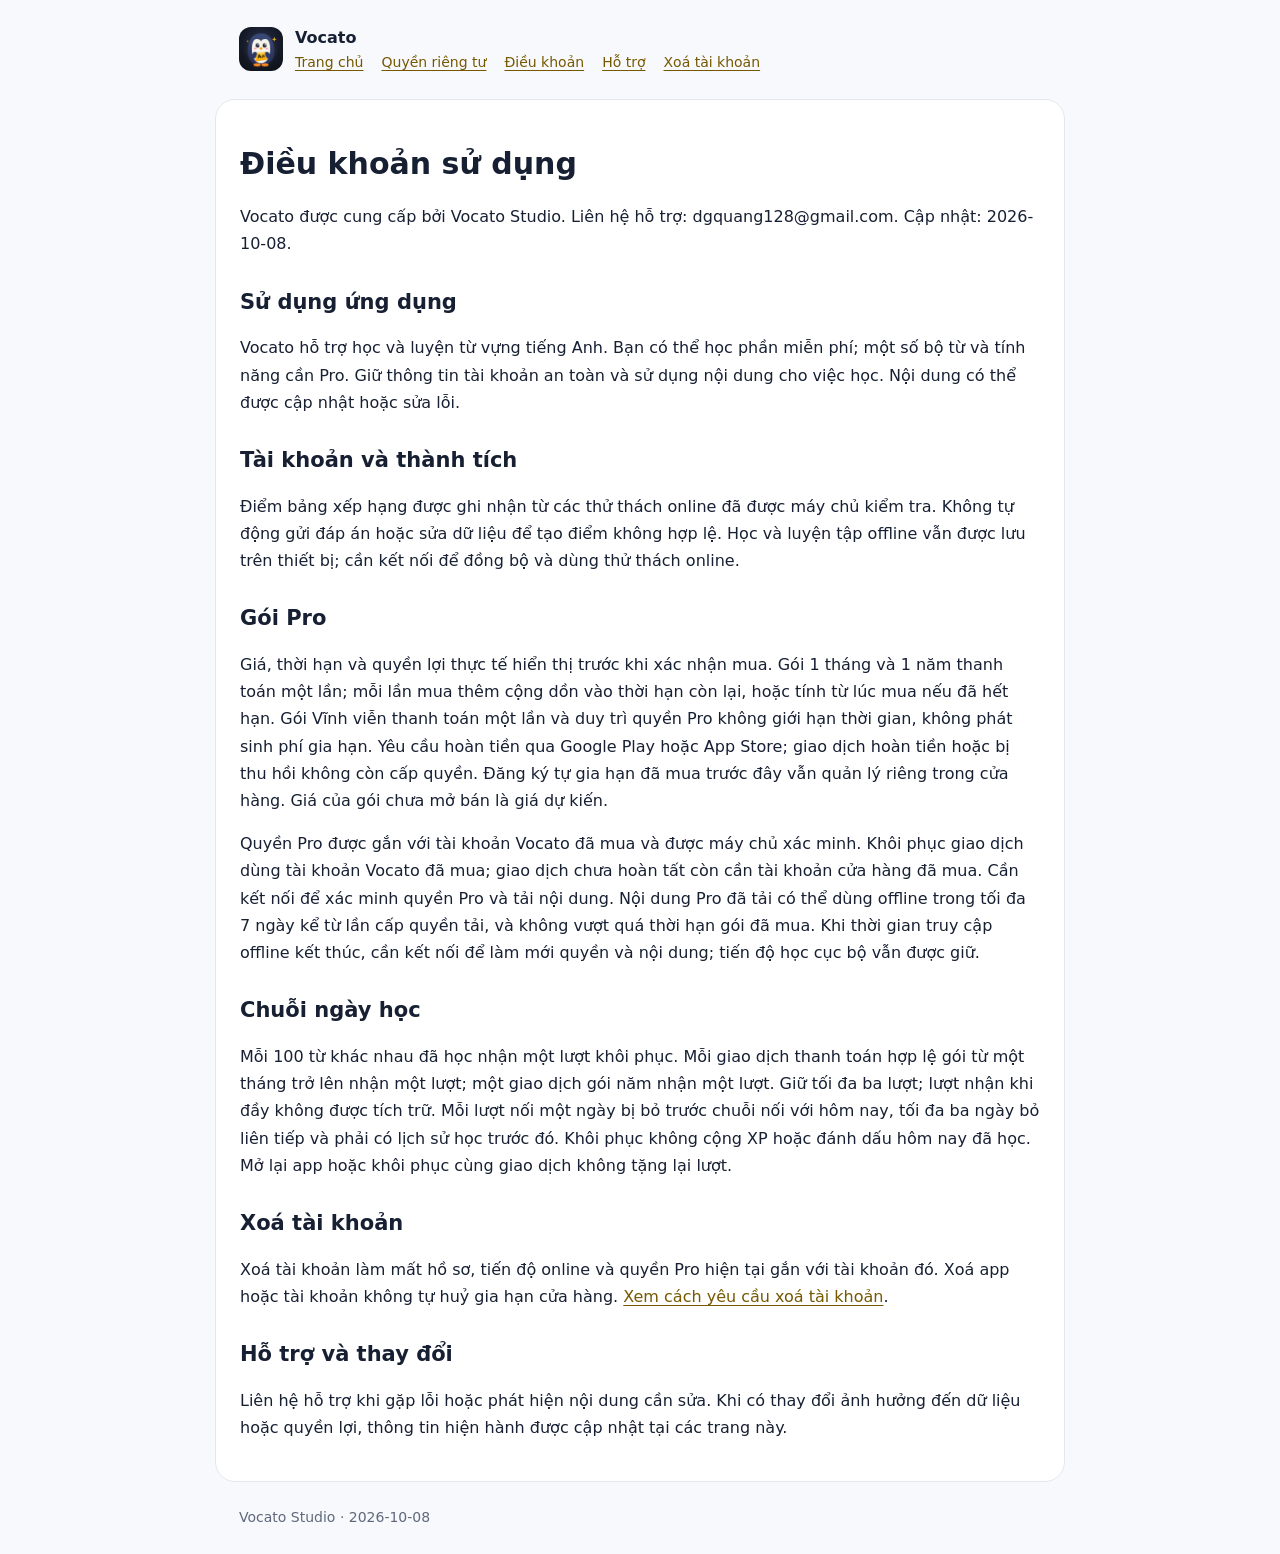
==== terms.html @ f0af03f0 "Publish Vocato support, privacy and account deletion pages" ====
<!doctype html><html lang="vi"><head><meta charset="utf-8"><meta name="viewport" content="width=device-width,initial-scale=1"><title>Điều khoản sử dụng — Vocato</title><link rel="stylesheet" href="style.css"><link rel="icon" href="icon.png"></head><body><header><img src="icon.png" alt=""><div><strong>Vocato</strong><nav><a href="index.html">Trang chủ</a><a href="privacy.html">Quyền riêng tư</a><a href="terms.html">Điều khoản</a><a href="support.html">Hỗ trợ</a><a href="delete-account.html">Xoá tài khoản</a></nav></div></header><main><h1>Điều khoản sử dụng</h1><p>Vocato được cung cấp bởi Vocato Studio. Liên hệ hỗ trợ: dgquang128@gmail.com. Cập nhật: 2026-10-08.</p><section><h2>Sử dụng ứng dụng</h2><p>Vocato hỗ trợ học và luyện từ vựng tiếng Anh. Bạn có thể học phần miễn phí; một số bộ từ và tính năng cần Pro. Giữ thông tin tài khoản an toàn và sử dụng nội dung cho việc học. Nội dung có thể được cập nhật hoặc sửa lỗi.</p></section><section><h2>Tài khoản và thành tích</h2><p>Điểm bảng xếp hạng được ghi nhận từ các thử thách online đã được máy chủ kiểm tra. Không tự động gửi đáp án hoặc sửa dữ liệu để tạo điểm không hợp lệ. Học và luyện tập offline vẫn được lưu trên thiết bị; cần kết nối để đồng bộ và dùng thử thách online.</p></section><section><h2>Gói Pro</h2><p>Giá, thời hạn và quyền lợi thực tế hiển thị trước khi xác nhận mua. Gói 1 tháng và 1 năm thanh toán một lần; mỗi lần mua thêm cộng dồn vào thời hạn còn lại, hoặc tính từ lúc mua nếu đã hết hạn. Gói Vĩnh viễn thanh toán một lần và duy trì quyền Pro không giới hạn thời gian, không phát sinh phí gia hạn. Yêu cầu hoàn tiền qua Google Play hoặc App Store; giao dịch hoàn tiền hoặc bị thu hồi không còn cấp quyền. Đăng ký tự gia hạn đã mua trước đây vẫn quản lý riêng trong cửa hàng. Giá của gói chưa mở bán là giá dự kiến.</p><p>Quyền Pro được gắn với tài khoản Vocato đã mua và được máy chủ xác minh. Khôi phục giao dịch dùng tài khoản Vocato đã mua; giao dịch chưa hoàn tất còn cần tài khoản cửa hàng đã mua. Cần kết nối để xác minh quyền Pro và tải nội dung. Nội dung Pro đã tải có thể dùng offline trong tối đa 7 ngày kể từ lần cấp quyền tải, và không vượt quá thời hạn gói đã mua. Khi thời gian truy cập offline kết thúc, cần kết nối để làm mới quyền và nội dung; tiến độ học cục bộ vẫn được giữ.</p></section><section><h2>Chuỗi ngày học</h2><p>Mỗi 100 từ khác nhau đã học nhận một lượt khôi phục. Mỗi giao dịch thanh toán hợp lệ gói từ một tháng trở lên nhận một lượt; một giao dịch gói năm nhận một lượt. Giữ tối đa ba lượt; lượt nhận khi đầy không được tích trữ. Mỗi lượt nối một ngày bị bỏ trước chuỗi nối với hôm nay, tối đa ba ngày bỏ liên tiếp và phải có lịch sử học trước đó. Khôi phục không cộng XP hoặc đánh dấu hôm nay đã học. Mở lại app hoặc khôi phục cùng giao dịch không tặng lại lượt.</p></section><section><h2>Xoá tài khoản</h2><p>Xoá tài khoản làm mất hồ sơ, tiến độ online và quyền Pro hiện tại gắn với tài khoản đó. Xoá app hoặc tài khoản không tự huỷ gia hạn cửa hàng. <a href="delete-account.html">Xem cách yêu cầu xoá tài khoản</a>.</p></section><section><h2>Hỗ trợ và thay đổi</h2><p>Liên hệ hỗ trợ khi gặp lỗi hoặc phát hiện nội dung cần sửa. Khi có thay đổi ảnh hưởng đến dữ liệu hoặc quyền lợi, thông tin hiện hành được cập nhật tại các trang này.</p></section></main><footer>Vocato Studio · 2026-10-08</footer></body></html>
---- style.css ----
*{box-sizing:border-box}body{margin:0;background:#f8f9fc;color:#172033;font:16px/1.7 system-ui,sans-serif}header,main,footer{max-width:850px;margin:auto;padding:24px}header{display:flex;gap:12px;align-items:center}header img{width:44px;height:44px;border-radius:12px}nav{display:flex;flex-wrap:wrap;gap:8px 18px;font-size:14px}main{background:white;border:1px solid #e3e7ef;border-radius:20px}h1{line-height:1.3;font-size:30px}h2{font-size:21px;line-height:1.4;margin-top:30px}a{color:#755800;text-underline-offset:3px}li{margin:8px 0}.button{display:inline-block;background:#ffd033;color:#172033;border-radius:12px;padding:12px 18px;text-decoration:none;font-weight:700}.draft,.pending{padding:12px;background:#fff1d0;border-radius:12px}footer{font-size:14px;color:#5f697b}p,li{overflow-wrap:anywhere}@media(max-width:600px){header,main,footer{padding:18px}main{margin:0 10px}h1{font-size:25px}}
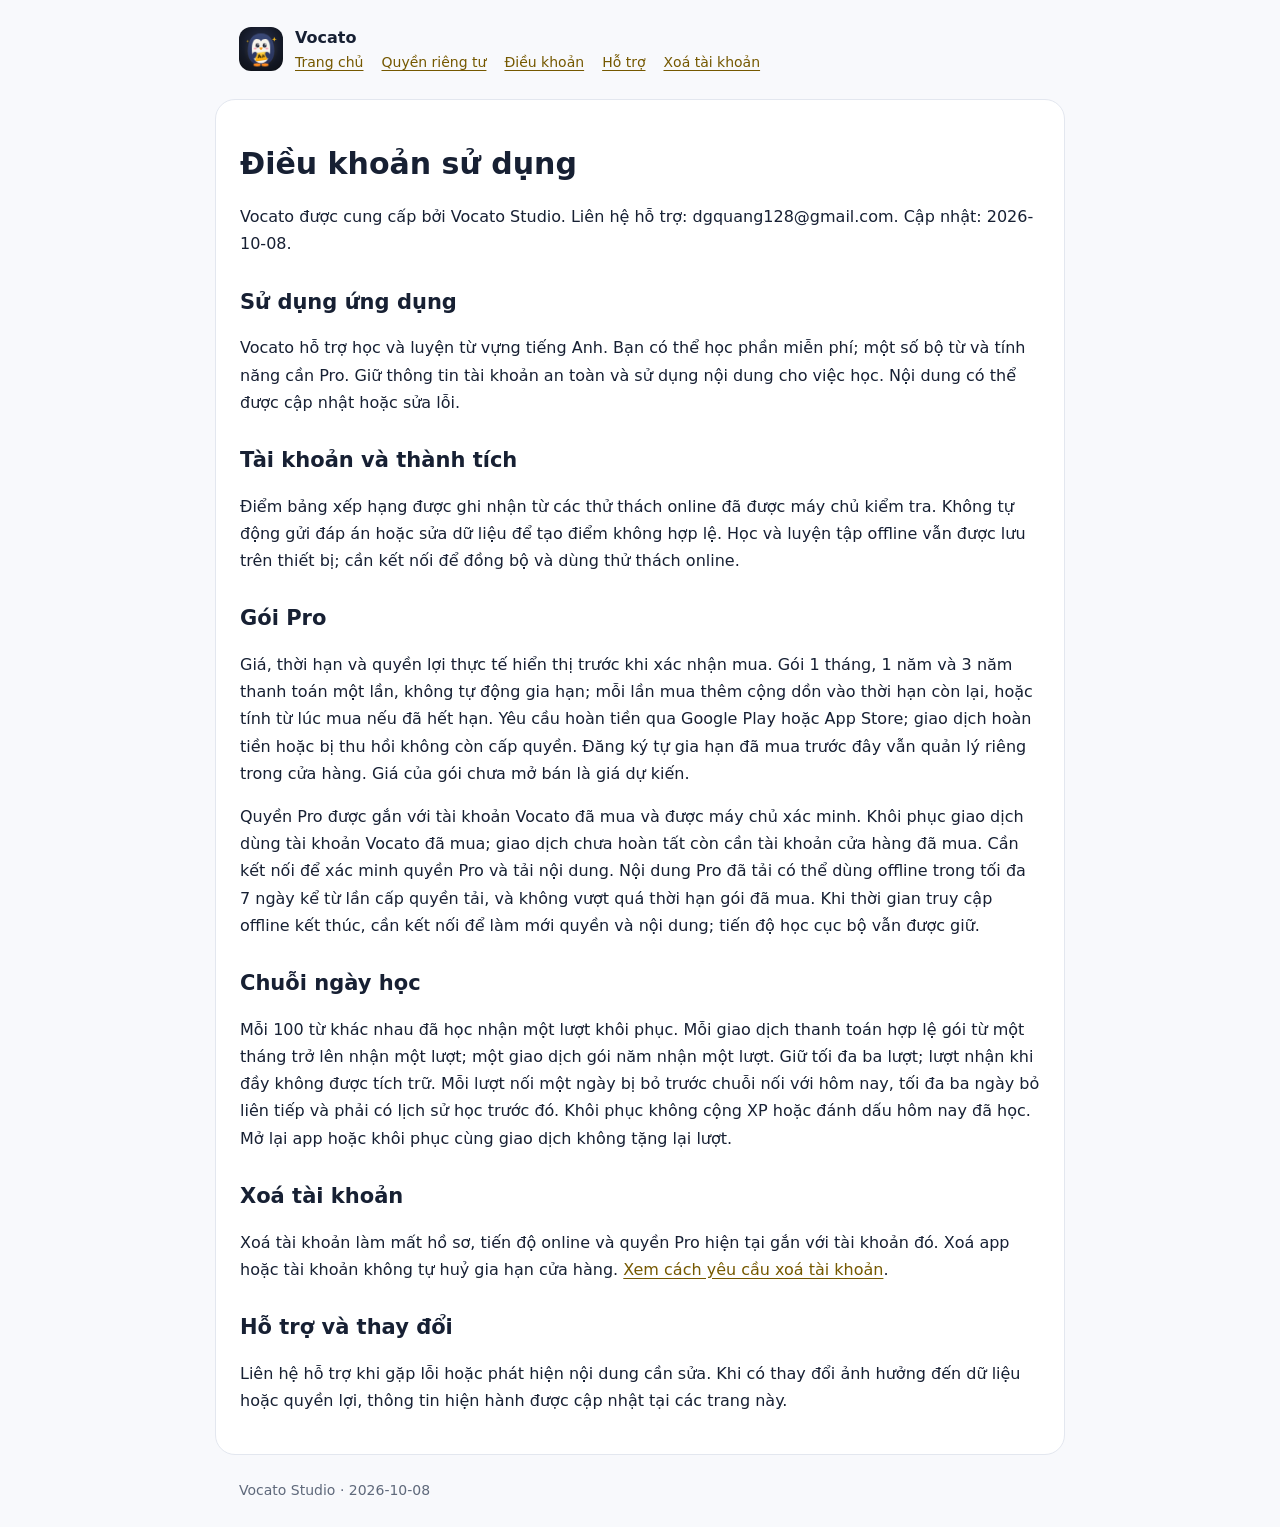
==== commit 949fbd90: "Replace lifetime plan with 3-year pass in terms Co-Authored-By: Claude Opus 5.5 <noreply@anthropic.c" ====
--- a/terms.html
+++ b/terms.html
@@ -1 +1 @@
-<!doctype html><html lang="vi"><head><meta charset="utf-8"><meta name="viewport" content="width=device-width,initial-scale=1"><title>Điều khoản sử dụng — Vocato</title><link rel="stylesheet" href="style.css"><link rel="icon" href="icon.png"></head><body><header><img src="icon.png" alt=""><div><strong>Vocato</strong><nav><a href="index.html">Trang chủ</a><a href="privacy.html">Quyền riêng tư</a><a href="terms.html">Điều khoản</a><a href="support.html">Hỗ trợ</a><a href="delete-account.html">Xoá tài khoản</a></nav></div></header><main><h1>Điều khoản sử dụng</h1><p>Vocato được cung cấp bởi Vocato Studio. Liên hệ hỗ trợ: dgquang128@gmail.com. Cập nhật: 2026-10-08.</p><section><h2>Sử dụng ứng dụng</h2><p>Vocato hỗ trợ học và luyện từ vựng tiếng Anh. Bạn có thể học phần miễn phí; một số bộ từ và tính năng cần Pro. Giữ thông tin tài khoản an toàn và sử dụng nội dung cho việc học. Nội dung có thể được cập nhật hoặc sửa lỗi.</p></section><section><h2>Tài khoản và thành tích</h2><p>Điểm bảng xếp hạng được ghi nhận từ các thử thách online đã được máy chủ kiểm tra. Không tự động gửi đáp án hoặc sửa dữ liệu để tạo điểm không hợp lệ. Học và luyện tập offline vẫn được lưu trên thiết bị; cần kết nối để đồng bộ và dùng thử thách online.</p></section><section><h2>Gói Pro</h2><p>Giá, thời hạn và quyền lợi thực tế hiển thị trước khi xác nhận mua. Gói 1 tháng và 1 năm thanh toán một lần; mỗi lần mua thêm cộng dồn vào thời hạn còn lại, hoặc tính từ lúc mua nếu đã hết hạn. Gói Vĩnh viễn thanh toán một lần và duy trì quyền Pro không giới hạn thời gian, không phát sinh phí gia hạn. Yêu cầu hoàn tiền qua Google Play hoặc App Store; giao dịch hoàn tiền hoặc bị thu hồi không còn cấp quyền. Đăng ký tự gia hạn đã mua trước đây vẫn quản lý riêng trong cửa hàng. Giá của gói chưa mở bán là giá dự kiến.</p><p>Quyền Pro được gắn với tài khoản Vocato đã mua và được máy chủ xác minh. Khôi phục giao dịch dùng tài khoản Vocato đã mua; giao dịch chưa hoàn tất còn cần tài khoản cửa hàng đã mua. Cần kết nối để xác minh quyền Pro và tải nội dung. Nội dung Pro đã tải có thể dùng offline trong tối đa 7 ngày kể từ lần cấp quyền tải, và không vượt quá thời hạn gói đã mua. Khi thời gian truy cập offline kết thúc, cần kết nối để làm mới quyền và nội dung; tiến độ học cục bộ vẫn được giữ.</p></section><section><h2>Chuỗi ngày học</h2><p>Mỗi 100 từ khác nhau đã học nhận một lượt khôi phục. Mỗi giao dịch thanh toán hợp lệ gói từ một tháng trở lên nhận một lượt; một giao dịch gói năm nhận một lượt. Giữ tối đa ba lượt; lượt nhận khi đầy không được tích trữ. Mỗi lượt nối một ngày bị bỏ trước chuỗi nối với hôm nay, tối đa ba ngày bỏ liên tiếp và phải có lịch sử học trước đó. Khôi phục không cộng XP hoặc đánh dấu hôm nay đã học. Mở lại app hoặc khôi phục cùng giao dịch không tặng lại lượt.</p></section><section><h2>Xoá tài khoản</h2><p>Xoá tài khoản làm mất hồ sơ, tiến độ online và quyền Pro hiện tại gắn với tài khoản đó. Xoá app hoặc tài khoản không tự huỷ gia hạn cửa hàng. <a href="delete-account.html">Xem cách yêu cầu xoá tài khoản</a>.</p></section><section><h2>Hỗ trợ và thay đổi</h2><p>Liên hệ hỗ trợ khi gặp lỗi hoặc phát hiện nội dung cần sửa. Khi có thay đổi ảnh hưởng đến dữ liệu hoặc quyền lợi, thông tin hiện hành được cập nhật tại các trang này.</p></section></main><footer>Vocato Studio · 2026-10-08</footer></body></html>+<!doctype html><html lang="vi"><head><meta charset="utf-8"><meta name="viewport" content="width=device-width,initial-scale=1"><title>Điều khoản sử dụng — Vocato</title><link rel="stylesheet" href="style.css"><link rel="icon" href="icon.png"></head><body><header><img src="icon.png" alt=""><div><strong>Vocato</strong><nav><a href="index.html">Trang chủ</a><a href="privacy.html">Quyền riêng tư</a><a href="terms.html">Điều khoản</a><a href="support.html">Hỗ trợ</a><a href="delete-account.html">Xoá tài khoản</a></nav></div></header><main><h1>Điều khoản sử dụng</h1><p>Vocato được cung cấp bởi Vocato Studio. Liên hệ hỗ trợ: dgquang128@gmail.com. Cập nhật: 2026-10-08.</p><section><h2>Sử dụng ứng dụng</h2><p>Vocato hỗ trợ học và luyện từ vựng tiếng Anh. Bạn có thể học phần miễn phí; một số bộ từ và tính năng cần Pro. Giữ thông tin tài khoản an toàn và sử dụng nội dung cho việc học. Nội dung có thể được cập nhật hoặc sửa lỗi.</p></section><section><h2>Tài khoản và thành tích</h2><p>Điểm bảng xếp hạng được ghi nhận từ các thử thách online đã được máy chủ kiểm tra. Không tự động gửi đáp án hoặc sửa dữ liệu để tạo điểm không hợp lệ. Học và luyện tập offline vẫn được lưu trên thiết bị; cần kết nối để đồng bộ và dùng thử thách online.</p></section><section><h2>Gói Pro</h2><p>Giá, thời hạn và quyền lợi thực tế hiển thị trước khi xác nhận mua. Gói 1 tháng, 1 năm và 3 năm thanh toán một lần, không tự động gia hạn; mỗi lần mua thêm cộng dồn vào thời hạn còn lại, hoặc tính từ lúc mua nếu đã hết hạn. Yêu cầu hoàn tiền qua Google Play hoặc App Store; giao dịch hoàn tiền hoặc bị thu hồi không còn cấp quyền. Đăng ký tự gia hạn đã mua trước đây vẫn quản lý riêng trong cửa hàng. Giá của gói chưa mở bán là giá dự kiến.</p><p>Quyền Pro được gắn với tài khoản Vocato đã mua và được máy chủ xác minh. Khôi phục giao dịch dùng tài khoản Vocato đã mua; giao dịch chưa hoàn tất còn cần tài khoản cửa hàng đã mua. Cần kết nối để xác minh quyền Pro và tải nội dung. Nội dung Pro đã tải có thể dùng offline trong tối đa 7 ngày kể từ lần cấp quyền tải, và không vượt quá thời hạn gói đã mua. Khi thời gian truy cập offline kết thúc, cần kết nối để làm mới quyền và nội dung; tiến độ học cục bộ vẫn được giữ.</p></section><section><h2>Chuỗi ngày học</h2><p>Mỗi 100 từ khác nhau đã học nhận một lượt khôi phục. Mỗi giao dịch thanh toán hợp lệ gói từ một tháng trở lên nhận một lượt; một giao dịch gói năm nhận một lượt. Giữ tối đa ba lượt; lượt nhận khi đầy không được tích trữ. Mỗi lượt nối một ngày bị bỏ trước chuỗi nối với hôm nay, tối đa ba ngày bỏ liên tiếp và phải có lịch sử học trước đó. Khôi phục không cộng XP hoặc đánh dấu hôm nay đã học. Mở lại app hoặc khôi phục cùng giao dịch không tặng lại lượt.</p></section><section><h2>Xoá tài khoản</h2><p>Xoá tài khoản làm mất hồ sơ, tiến độ online và quyền Pro hiện tại gắn với tài khoản đó. Xoá app hoặc tài khoản không tự huỷ gia hạn cửa hàng. <a href="delete-account.html">Xem cách yêu cầu xoá tài khoản</a>.</p></section><section><h2>Hỗ trợ và thay đổi</h2><p>Liên hệ hỗ trợ khi gặp lỗi hoặc phát hiện nội dung cần sửa. Khi có thay đổi ảnh hưởng đến dữ liệu hoặc quyền lợi, thông tin hiện hành được cập nhật tại các trang này.</p></section></main><footer>Vocato Studio · 2026-10-08</footer></body></html>
